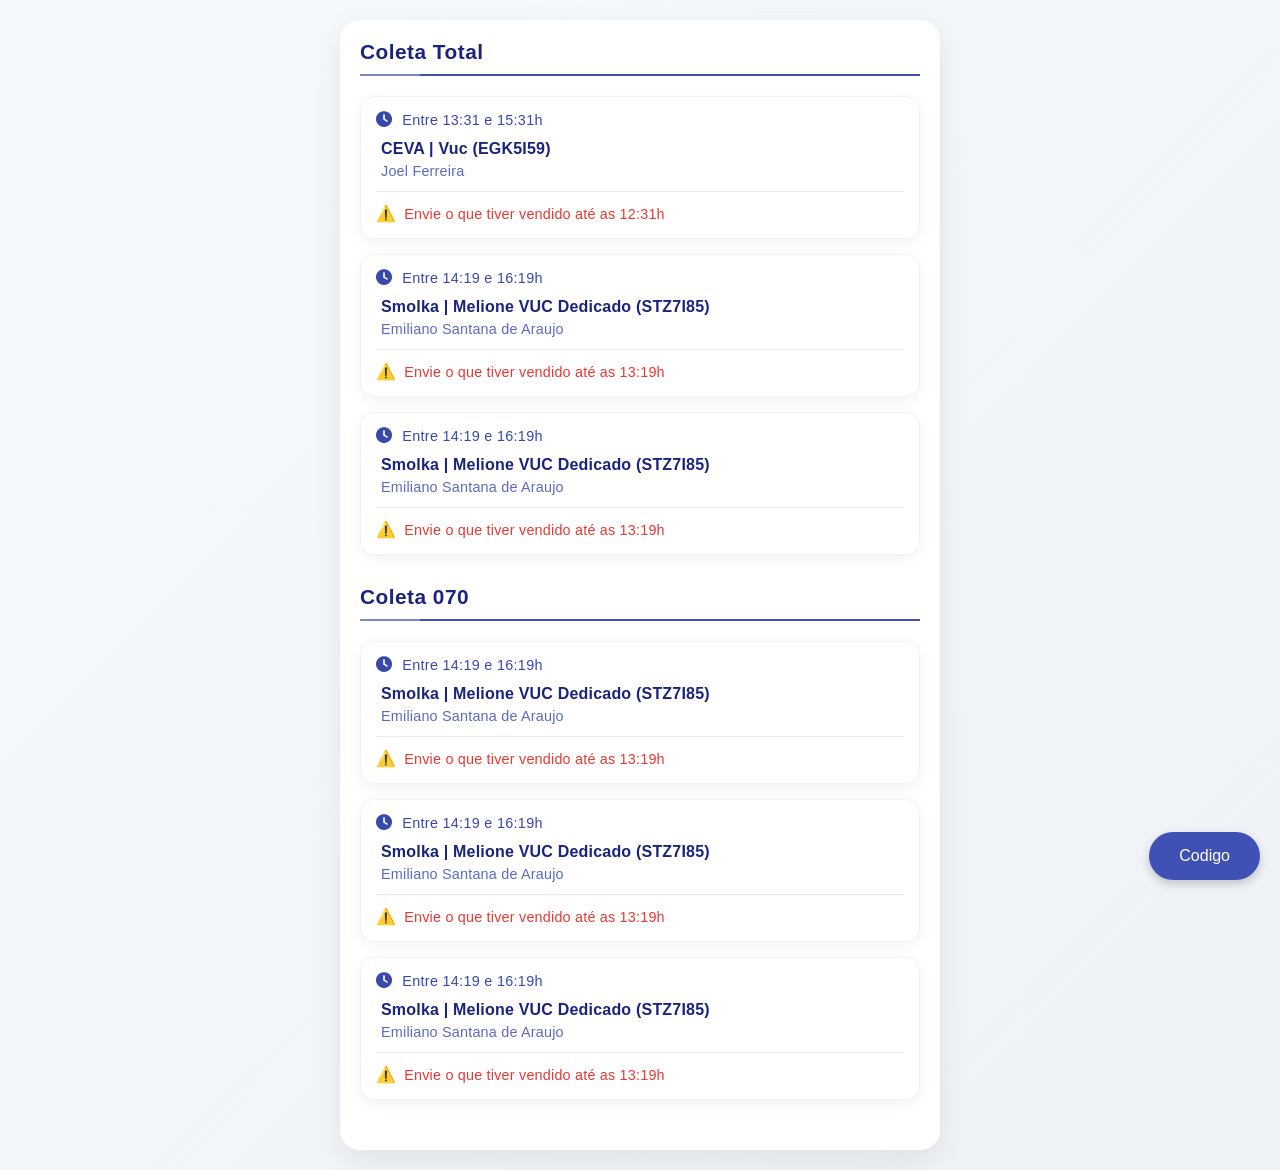
==== index02.html @ 882a96a7 "Add files via upload" ====
<!DOCTYPE html>
<html lang="pt-br">
<head>
    <meta charset="UTF-8">
    <meta name="viewport" content="width=device-width, initial-scale=1.0">
    <title>Coleta</title>
    <!-- 预加载 index.html -->
    <link rel="prefetch" href="index.html">
    <link rel="stylesheet" href="https://cdn.jsdelivr.net/npm/swiper@8/swiper-bundle.min.css">
    <link rel="stylesheet" href="https://cdnjs.cloudflare.com/ajax/libs/font-awesome/6.4.0/css/all.min.css">
    <link rel="stylesheet" href="styles.css">
    <style>
        /* 基础样式 */
        body {
            font-family: Arial, sans-serif;
            margin: 0;
            padding: 0;
            background: linear-gradient(135deg, #f6f9fc 0%, #eef2f7 100%);
            min-height: 100vh;
        }

        /* 容器样式 */
        .container {
            max-width: 600px;
            width: 90%;
            margin: 20px auto;
            background: rgba(255, 255, 255, 0.95);
            border-radius: 20px;
            box-shadow: 0 10px 30px rgba(0, 0, 0, 0.08);
            backdrop-filter: blur(10px);
            padding: 20px;
            box-sizing: border-box;
        }

        /* 导航按钮样式 */
        .nav-button {
            position: fixed;
            bottom: 20px;
            right: 20px;
            padding: 15px 30px;
            background: #3f51b5;
            color: white;
            border: none;
            border-radius: 25px;
            font-size: 16px;
            cursor: pointer;
            box-shadow: 0 4px 10px rgba(0,0,0,0.2);
            transition: all 0.2s ease;
            z-index: 1000;
            text-decoration: none;
            display: inline-block;
            text-align: center;
            -webkit-tap-highlight-color: transparent; /* 移除移动端点击高亮 */
        }

        .nav-button:active {
            transform: scale(0.95);
            background: #303f9f;
        }

        /* 添加加载动画 */
        .nav-button.loading {
            position: relative;
            pointer-events: none;
            opacity: 0.8;
        }

        .nav-button.loading::after {
            content: '';
            position: absolute;
            width: 16px;
            height: 16px;
            top: 50%;
            right: 10px;
            transform: translateY(-50%);
            border: 2px solid #fff;
            border-radius: 50%;
            border-right-color: transparent;
            animation: rotate 0.5s linear infinite;
        }

        @keyframes rotate {
            from { transform: translateY(-50%) rotate(0deg); }
            to { transform: translateY(-50%) rotate(360deg); }
        }

        /* 数据卡片样式 */
        .data-section {
            margin-bottom: 30px;
        }

        h2 {
            color: #1a237e;
            margin-bottom: 20px;
            padding-bottom: 10px;
            border-bottom: 2px solid #3f51b5;
            font-size: 1.3em;
            letter-spacing: 0.5px;
        }

        .data-card {
            background: white;
            border-radius: 15px;
            padding: 15px;
            margin-bottom: 15px;
            box-shadow: 0 4px 15px rgba(0, 0, 0, 0.05);
            transition: transform 0.3s ease, box-shadow 0.3s ease;
        }

        .data-card:hover {
            transform: translateY(-2px);
            box-shadow: 0 8px 25px rgba(0, 0, 0, 0.1);
        }

        .time-info {
            color: #3949ab;
            margin-bottom: 12px;
            display: flex;
            align-items: center;
            gap: 10px;
            font-size: 0.9em;
        }

        .time-info i {
            color: #3949ab;
        }

        .transport-info {
            margin: 10px 0;
        }

        .company {
            font-weight: bold;
            color: #1a237e;
            margin-bottom: 5px;
            font-size: 1em;
        }

        .driver {
            color: #5c6bc0;
            font-size: 0.9em;
        }

        .notice {
            margin-top: 12px;
            padding-top: 12px;
            border-top: 1px solid rgba(0, 0, 0, 0.08);
            color: #e53935;
            font-size: 0.9em;
        }

        /* 移动端适配 */
        @media (max-width: 480px) {
            .container {
                width: 95%;
                margin: 10px auto;
                padding: 15px;
            }

            .data-card {
                padding: 12px;
            }

            h2 {
                font-size: 1.2em;
                margin-bottom: 15px;
            }

            .nav-button {
                padding: 12px 25px;
                font-size: 14px;
                bottom: 15px;
                right: 15px;
                /* 添加硬件加速 */
                transform: translateZ(0);
                -webkit-transform: translateZ(0);
            }

            .time-info, .driver, .notice {
                font-size: 0.85em;
            }

            .company {
                font-size: 0.95em;
            }
        }

        /* 深色模式支持 */
        @media (prefers-color-scheme: dark) {
            body {
                background: linear-gradient(135deg, #1a1a1a 0%, #2c2c2c 100%);
            }

            .container {
                background: rgba(30, 30, 30, 0.95);
            }

            .data-card {
                background: #2d2d2d;
            }

            h2, .company {
                color: #c5cae9;
            }

            .driver {
                color: #9fa8da;
            }

            .time-info, .time-info i {
                color: #7986cb;
            }

            .notice {
                border-top-color: rgba(255, 255, 255, 0.08);
            }

            .nav-button {
                background: #5c6bc0;
            }
            
            .nav-button:hover {
                background: #3f51b5;
            }
        }
    </style>
</head>
<body>
    <!-- 修改导航按钮 -->
    <a href="index.html" class="nav-button" id="navButton" onclick="handleNavigation(event)">
        Codigo
    </a>

    <div class="container" id="container">
        <!-- 数据将通过 JavaScript 动态加载 -->
    </div>

    <script>
        // 添加导航处理函数
        function handleNavigation(event) {
            event.preventDefault();
            const button = document.getElementById('navButton');
            button.classList.add('loading');
            
            // 使用 requestAnimationFrame 确保动画效果显示
            requestAnimationFrame(() => {
                setTimeout(() => {
                    window.location.href = 'index.html';
                }, 100);
            });
        }

        // 原有的数据加载函数
        async function loadData() {
            try {
                const response = await fetch('data01.txt');
                const text = await response.text();
                const lines = text.trim().split('\n');
                
                const dataGroups = {};
                
                for (let i = 0; i < lines.length; i += 4) {
                    if (i + 3 >= lines.length) break;
                    
                    const type = lines[i].split('\t')[0];
                    const time = lines[i].split('\t')[1];
                    const company = lines[i + 1].split('\t')[1];
                    const driver = lines[i + 2].split('\t')[1];
                    const notice = lines[i + 3].split('\t')[1];
                    
                    if (!dataGroups[type]) {
                        dataGroups[type] = [];
                    }
                    
                    dataGroups[type].push({
                        time,
                        company,
                        driver,
                        notice
                    });
                }
                
                const container = document.getElementById('container');
                container.innerHTML = '';
                
                for (const [type, items] of Object.entries(dataGroups)) {
                    const section = document.createElement('section');
                    section.className = 'data-section';
                    
                    section.innerHTML = `
                        <h2>${type}</h2>
                        ${items.map(item => `
                            <div class="data-card">
                                <div class="time-info">
                                    <i class="fas fa-clock"></i>
                                    <span>${item.time}</span>
                                </div>
                                <div class="transport-info">
                                    <p class="company">${item.company}</p>
                                    <p class="driver">${item.driver}</p>
                                </div>
                                <div class="notice">
                                    <p>${item.notice}</p>
                                </div>
                            </div>
                        `).join('')}
                    `;
                    
                    container.appendChild(section);
                }
            } catch (error) {
                console.error('Error loading data:', error);
                document.getElementById('container').innerHTML = '<p>Error loading data. Please try again later.</p>';
            }
        }

        // 页面加载完成后预加载 index.html
        window.addEventListener('load', () => {
            const link = document.createElement('link');
            link.rel = 'prefetch';
            link.href = 'index.html';
            document.head.appendChild(link);
        });

        // 加载数据并定期刷新
        loadData();
        setInterval(loadData, 5000);
    </script>
</body>
</html>
---- styles.css ----
* {
    margin: 0;
    padding: 0;
    box-sizing: border-box;
}

body {
    font-family: 'Helvetica Neue', Arial, sans-serif;
    background: linear-gradient(135deg, #f6f9fc 0%, #eef2f7 100%);
    color: #333;
    min-height: 100vh;
    display: flex;
    justify-content: center;
    align-items: center;
}

.container {
    max-width: 600px;
    width: 90%;
    margin: 20px auto;
    padding: 30px;
    background: rgba(255, 255, 255, 0.95);
    border-radius: 20px;
    box-shadow: 0 10px 30px rgba(0, 0, 0, 0.08);
    backdrop-filter: blur(10px);
}

.data-section {
    margin-bottom: 40px;
}

h2 {
    color: #1a237e;
    margin-bottom: 25px;
    padding-bottom: 15px;
    border-bottom: 2px solid #3f51b5;
    font-size: 1.5em;
    letter-spacing: 0.5px;
    position: relative;
}

h2::after {
    content: '';
    position: absolute;
    bottom: -2px;
    left: 0;
    width: 60px;
    height: 2px;
    background: #7986cb;
}

.data-card {
    background: white;
    border-radius: 15px;
    padding: 20px;
    margin-bottom: 20px;
    box-shadow: 0 4px 15px rgba(0, 0, 0, 0.05);
    transition: transform 0.3s ease, box-shadow 0.3s ease;
    border: 1px solid rgba(0, 0, 0, 0.05);
}

.data-card:hover {
    transform: translateY(-2px);
    box-shadow: 0 8px 25px rgba(0, 0, 0, 0.1);
}

.time-info {
    color: #3949ab;
    margin-bottom: 15px;
    display: flex;
    align-items: center;
    gap: 12px;
    font-size: 0.95em;
    letter-spacing: 0.3px;
}

.time-info i {
    color: #5c6bc0;
    font-size: 1.1em;
}

.transport-info {
    margin: 15px 0;
    padding: 0 5px;
}

.company {
    font-weight: 600;
    color: #1a237e;
    margin-bottom: 8px;
    font-size: 1.1em;
    letter-spacing: 0.2px;
}

.driver {
    color: #5c6bc0;
    font-size: 0.95em;
    letter-spacing: 0.2px;
}

.notice {
    margin-top: 15px;
    padding-top: 15px;
    border-top: 1px solid rgba(0, 0, 0, 0.08);
    color: #e53935;
    font-size: 0.9em;
    letter-spacing: 0.2px;
    display: flex;
    align-items: center;
    gap: 8px;
}

.notice::before {
    content: '⚠️';
    font-size: 1.1em;
}

@media (max-width: 480px) {
    .container {
        width: 95%;
        padding: 20px;
        margin: 10px auto;
    }
    
    .data-card {
        padding: 15px;
    }
    
    h2 {
        font-size: 1.3em;
    }
    
    .company {
        font-size: 1em;
    }
}

/* 添加深色模式支持 */
@media (prefers-color-scheme: dark) {
    body {
        background: linear-gradient(135deg, #1a1a1a 0%, #2c2c2c 100%);
    }
    
    .container {
        background: rgba(30, 30, 30, 0.95);
    }
    
    .data-card {
        background: #2d2d2d;
        border-color: rgba(255, 255, 255, 0.05);
    }
    
    h2, .company {
        color: #c5cae9;
    }
    
    .driver {
        color: #9fa8da;
    }
    
    .time-info {
        color: #7986cb;
    }
    
    .notice {
        border-top-color: rgba(255, 255, 255, 0.08);
        color: #ef5350;
    }
}
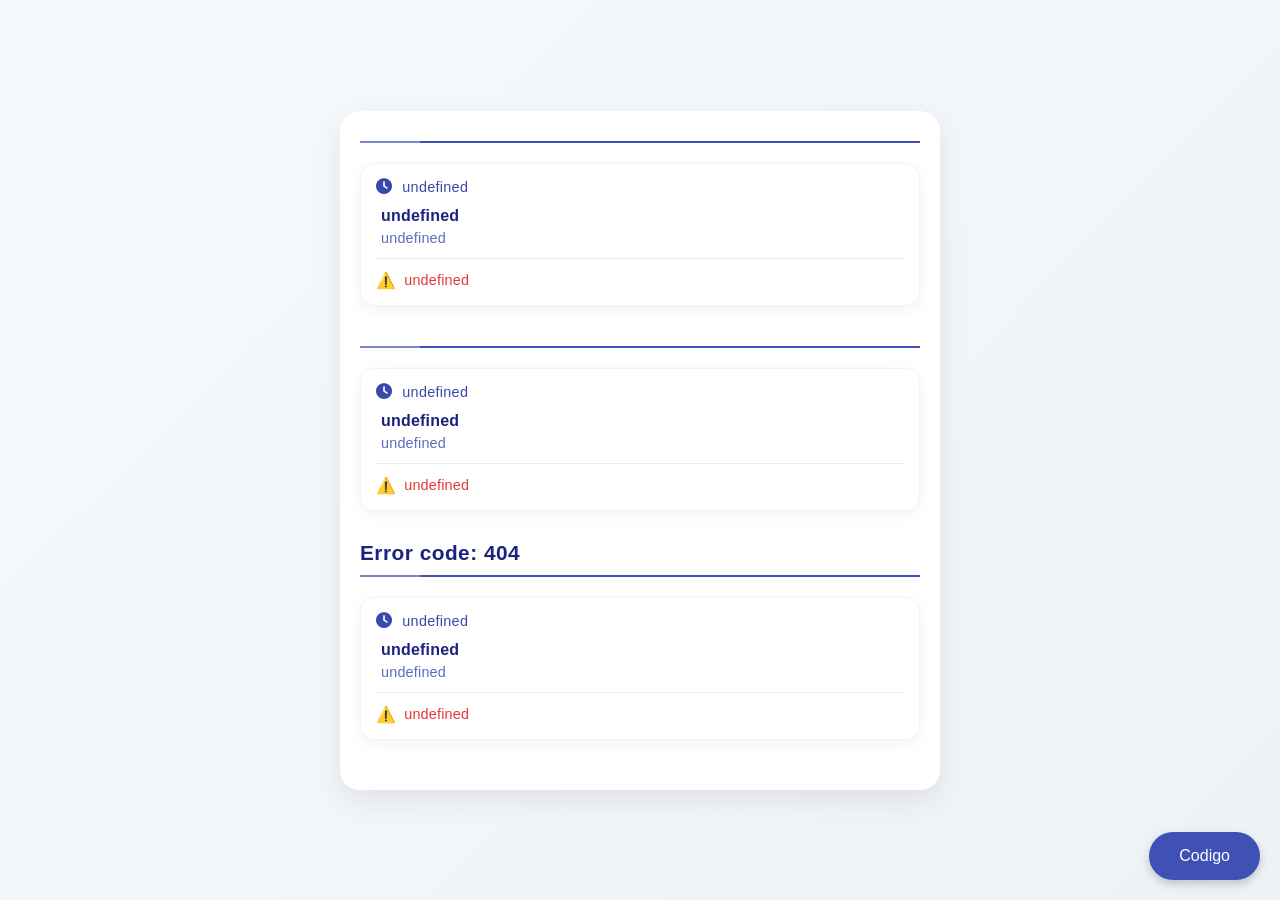
==== commit dd3c7c5f: "Add files via upload" ====
--- a/index02.html
+++ b/index02.html
@@ -5,7 +5,7 @@
     <meta name="viewport" content="width=device-width, initial-scale=1.0">
     <title>Coleta</title>
     <!-- 预加载 index.html -->
-    <link rel="prefetch" href="index.html">
+    <link rel="prefetch" href="/SKU/index.html">
     <link rel="stylesheet" href="https://cdn.jsdelivr.net/npm/swiper@8/swiper-bundle.min.css">
     <link rel="stylesheet" href="https://cdnjs.cloudflare.com/ajax/libs/font-awesome/6.4.0/css/all.min.css">
     <link rel="stylesheet" href="styles.css">
@@ -227,7 +227,7 @@
 </head>
 <body>
     <!-- 修改导航按钮 -->
-    <a href="index.html" class="nav-button" id="navButton" onclick="handleNavigation(event)">
+    <a href="/SKU/index.html" class="nav-button" id="navButton" onclick="handleNavigation(event)">
         Codigo
     </a>
 
@@ -245,7 +245,7 @@
             // 使用 requestAnimationFrame 确保动画效果显示
             requestAnimationFrame(() => {
                 setTimeout(() => {
-                    window.location.href = 'index.html';
+                    window.location.href = '/SKU/index.html';
                 }, 100);
             });
         }
@@ -253,7 +253,7 @@
         // 原有的数据加载函数
         async function loadData() {
             try {
-                const response = await fetch('data01.txt');
+                const response = await fetch('/SKU/data01.txt');
                 const text = await response.text();
                 const lines = text.trim().split('\n');
                 
@@ -318,7 +318,7 @@
         window.addEventListener('load', () => {
             const link = document.createElement('link');
             link.rel = 'prefetch';
-            link.href = 'index.html';
+            link.href = '/SKU/index.html';
             document.head.appendChild(link);
         });
 
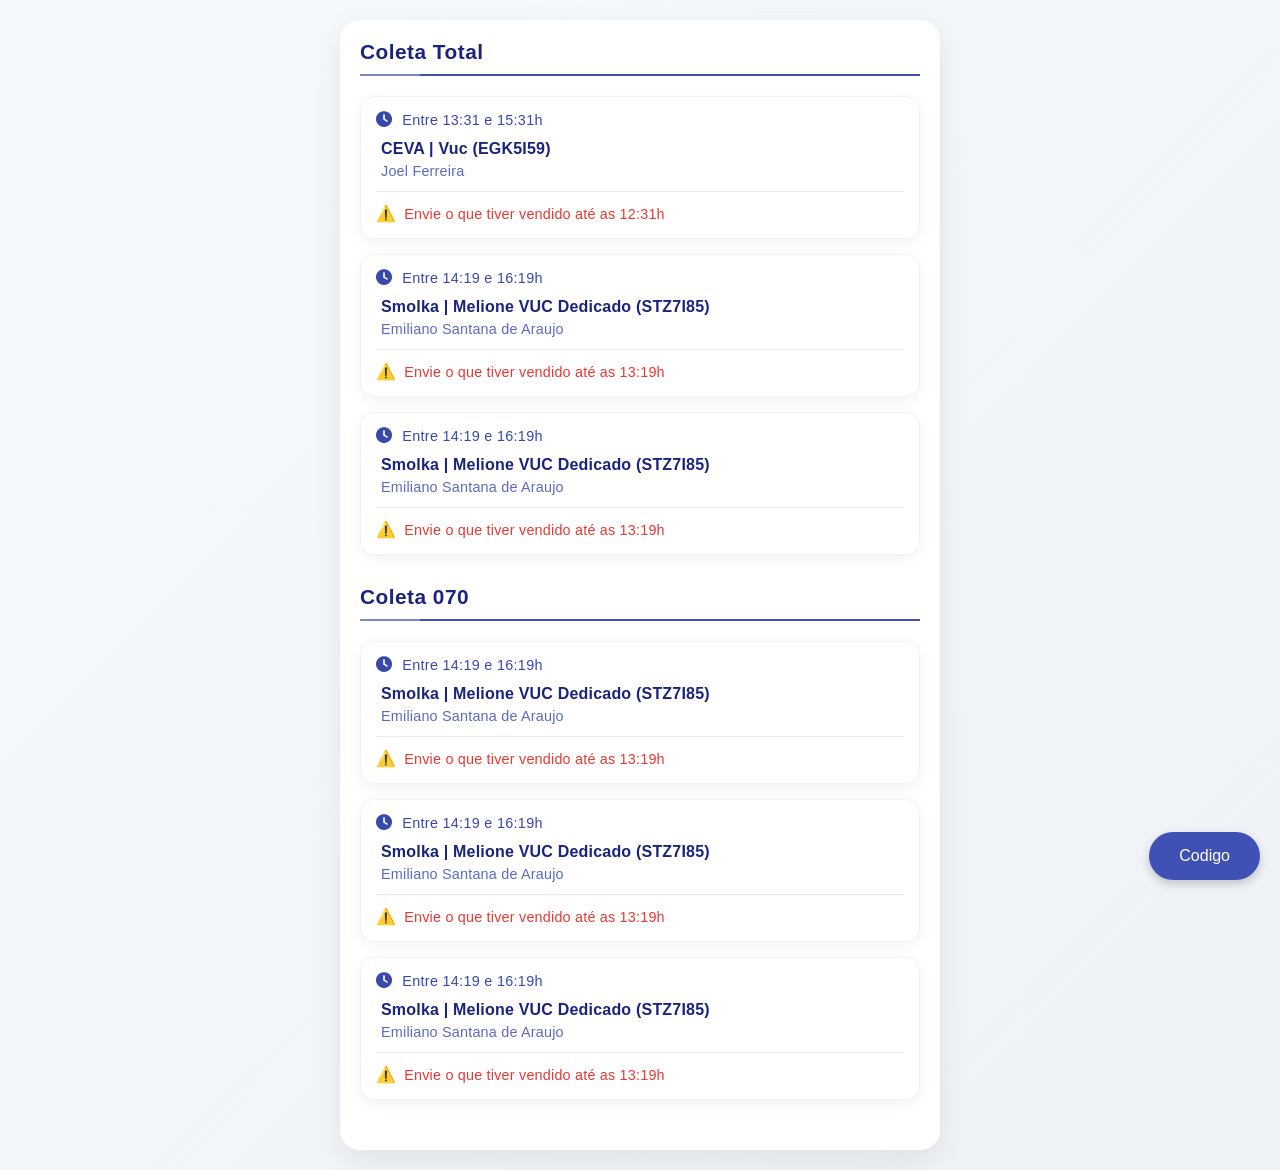
==== commit 3af896c6: "Add files via upload" ====
--- a/index02.html
+++ b/index02.html
@@ -4,8 +4,6 @@
     <meta charset="UTF-8">
     <meta name="viewport" content="width=device-width, initial-scale=1.0">
     <title>Coleta</title>
-    <!-- 预加载 index.html -->
-    <link rel="prefetch" href="/SKU/index.html">
     <link rel="stylesheet" href="https://cdn.jsdelivr.net/npm/swiper@8/swiper-bundle.min.css">
     <link rel="stylesheet" href="https://cdnjs.cloudflare.com/ajax/libs/font-awesome/6.4.0/css/all.min.css">
     <link rel="stylesheet" href="styles.css">
@@ -45,43 +43,21 @@
             font-size: 16px;
             cursor: pointer;
             box-shadow: 0 4px 10px rgba(0,0,0,0.2);
-            transition: all 0.2s ease;
+            transition: all 0.3s ease;
             z-index: 1000;
             text-decoration: none;
             display: inline-block;
             text-align: center;
-            -webkit-tap-highlight-color: transparent; /* 移除移动端点击高亮 */
+        }
+
+        .nav-button:hover {
+            background: #303f9f;
+            transform: translateY(-2px);
+            box-shadow: 0 6px 15px rgba(0,0,0,0.3);
         }
 
         .nav-button:active {
-            transform: scale(0.95);
-            background: #303f9f;
-        }
-
-        /* 添加加载动画 */
-        .nav-button.loading {
-            position: relative;
-            pointer-events: none;
-            opacity: 0.8;
-        }
-
-        .nav-button.loading::after {
-            content: '';
-            position: absolute;
-            width: 16px;
-            height: 16px;
-            top: 50%;
-            right: 10px;
-            transform: translateY(-50%);
-            border: 2px solid #fff;
-            border-radius: 50%;
-            border-right-color: transparent;
-            animation: rotate 0.5s linear infinite;
-        }
-
-        @keyframes rotate {
-            from { transform: translateY(-50%) rotate(0deg); }
-            to { transform: translateY(-50%) rotate(360deg); }
+            transform: translateY(0);
         }
 
         /* 数据卡片样式 */
@@ -171,9 +147,6 @@
                 font-size: 14px;
                 bottom: 15px;
                 right: 15px;
-                /* 添加硬件加速 */
-                transform: translateZ(0);
-                -webkit-transform: translateZ(0);
             }
 
             .time-info, .driver, .notice {
@@ -226,8 +199,8 @@
     </style>
 </head>
 <body>
-    <!-- 修改导航按钮 -->
-    <a href="/SKU/index.html" class="nav-button" id="navButton" onclick="handleNavigation(event)">
+    <!-- 导航按钮 -->
+    <a href="./index.html" class="nav-button" style="text-decoration: none; display: inline-block; text-align: center;">
         Codigo
     </a>
 
@@ -236,24 +209,9 @@
     </div>
 
     <script>
-        // 添加导航处理函数
-        function handleNavigation(event) {
-            event.preventDefault();
-            const button = document.getElementById('navButton');
-            button.classList.add('loading');
-            
-            // 使用 requestAnimationFrame 确保动画效果显示
-            requestAnimationFrame(() => {
-                setTimeout(() => {
-                    window.location.href = '/SKU/index.html';
-                }, 100);
-            });
-        }
-
-        // 原有的数据加载函数
         async function loadData() {
             try {
-                const response = await fetch('/SKU/data01.txt');
+                const response = await fetch('data01.txt');
                 const text = await response.text();
                 const lines = text.trim().split('\n');
                 
@@ -314,14 +272,6 @@
             }
         }
 
-        // 页面加载完成后预加载 index.html
-        window.addEventListener('load', () => {
-            const link = document.createElement('link');
-            link.rel = 'prefetch';
-            link.href = '/SKU/index.html';
-            document.head.appendChild(link);
-        });
-
         // 加载数据并定期刷新
         loadData();
         setInterval(loadData, 5000);
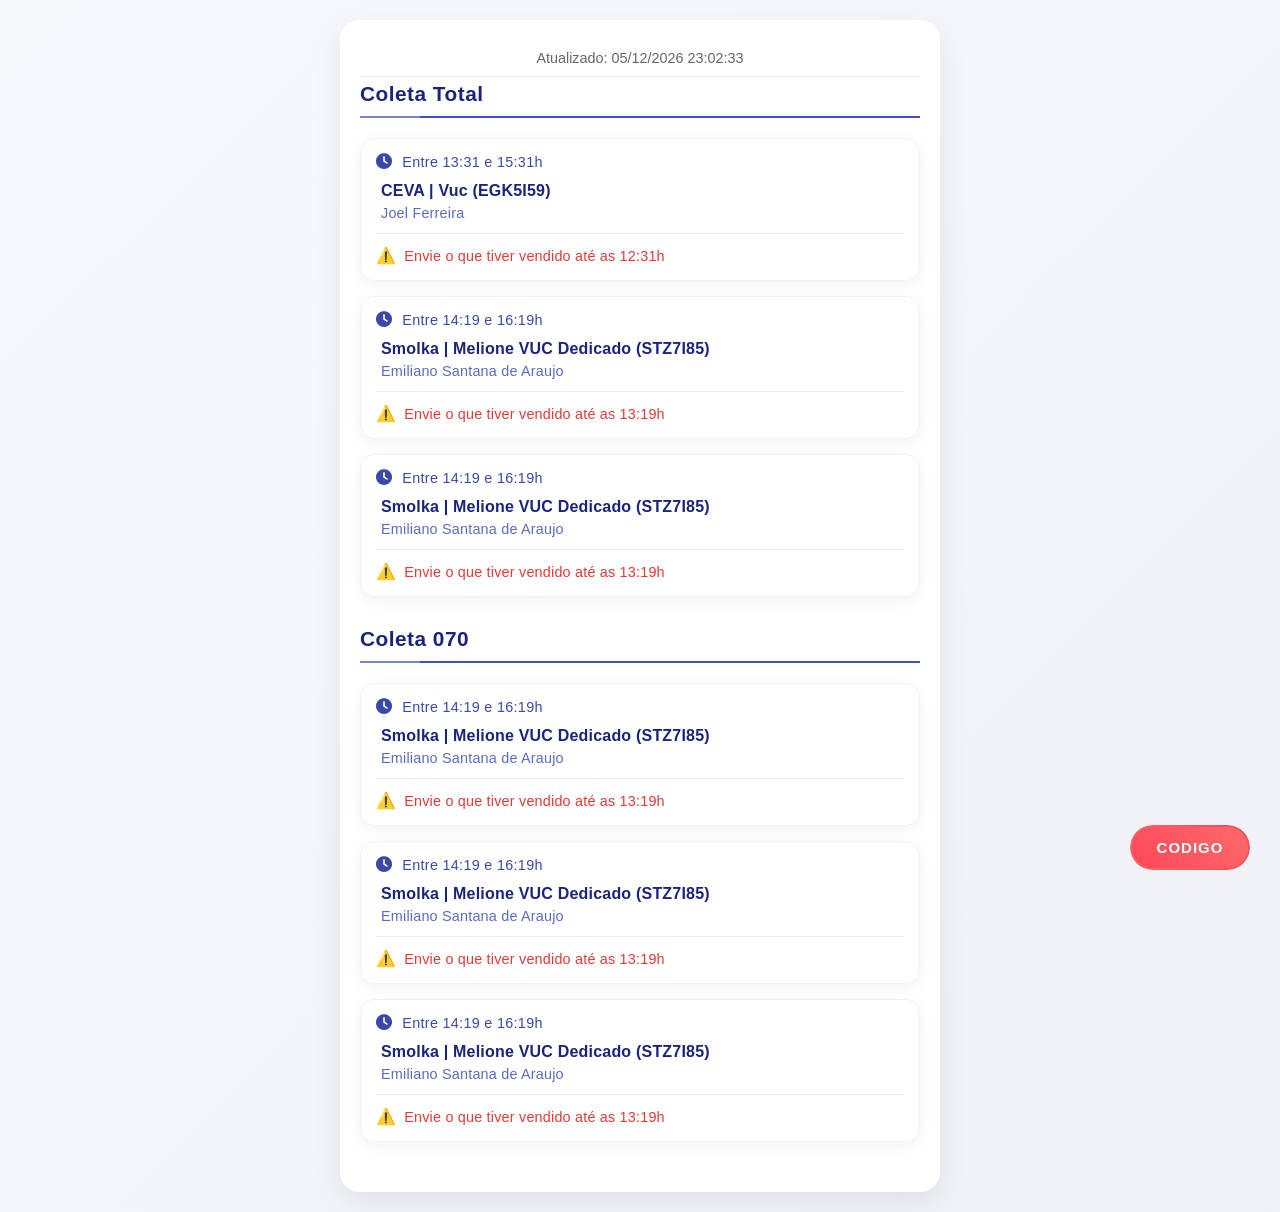
==== commit 5818787c: "Add files via upload" ====
--- a/index02.html
+++ b/index02.html
@@ -9,6 +9,22 @@
     <link rel="stylesheet" href="styles.css">
     <style>
         /* 基础样式 */
+        .update-time {
+            text-align: center;
+            padding: 10px;
+            color: #666;
+            font-size: 0.9em;
+            margin-bottom: 5px;
+            border-bottom: 1px solid rgba(0, 0, 0, 0.08);
+        }
+
+        @media (prefers-color-scheme: dark) {
+            .update-time {
+                color: #aaa;
+                border-bottom-color: rgba(255, 255, 255, 0.08);
+            }
+        }
+
         body {
             font-family: Arial, sans-serif;
             margin: 0;
@@ -30,34 +46,111 @@
             box-sizing: border-box;
         }
 
-        /* 导航按钮样式 */
+        /* 新的导航按钮样式 */
         .nav-button {
             position: fixed;
-            bottom: 20px;
-            right: 20px;
-            padding: 15px 30px;
-            background: #3f51b5;
-            color: white;
+            bottom: 30px;
+            right: 30px;
+            padding: 0;
+            width: 120px;
+            height: 45px;
             border: none;
-            border-radius: 25px;
-            font-size: 16px;
+            border-radius: 50px;
             cursor: pointer;
-            box-shadow: 0 4px 10px rgba(0,0,0,0.2);
-            transition: all 0.3s ease;
+            overflow: hidden;
+            transform-style: preserve-3d;
+            transition: all 0.5s cubic-bezier(0.23, 1, 0.32, 1);
             z-index: 1000;
             text-decoration: none;
-            display: inline-block;
-            text-align: center;
+        }
+
+        .nav-button::before {
+            content: '';
+            position: absolute;
+            top: 0;
+            left: 0;
+            width: 100%;
+            height: 100%;
+            background: linear-gradient(45deg, #ff6b6b, #ff4757);
+            border-radius: 50px;
+            transition: all 0.5s cubic-bezier(0.23, 1, 0.32, 1);
+            z-index: -1;
+        }
+
+        .nav-button::after {
+            content: '';
+            position: absolute;
+            top: 2px;
+            left: 2px;
+            right: 2px;
+            bottom: 2px;
+            background: linear-gradient(45deg, #ff4757, #ff6b6b);
+            border-radius: 48px;
+            box-shadow: 0 5px 15px rgba(255, 71, 87, 0.3);
+            z-index: -1;
+            transition: all 0.5s cubic-bezier(0.23, 1, 0.32, 1);
+        }
+
+        .nav-button span {
+            display: flex;
+            align-items: center;
+            justify-content: center;
+            height: 100%;
+            padding: 0 20px;
+            color: #ffffff;
+            font-size: 15px;
+            font-weight: 600;
+            letter-spacing: 1px;
+            text-transform: uppercase;
+            transform: translateZ(20px);
+            transition: all 0.5s cubic-bezier(0.23, 1, 0.32, 1);
         }
 
         .nav-button:hover {
-            background: #303f9f;
-            transform: translateY(-2px);
-            box-shadow: 0 6px 15px rgba(0,0,0,0.3);
+            transform: perspective(200px) translateZ(10px) translateY(-2px);
+        }
+
+        .nav-button:hover::before {
+            transform: perspective(200px) translateZ(-10px);
+            filter: blur(20px);
+            opacity: 0.6;
+        }
+
+        .nav-button:hover::after {
+            background: linear-gradient(45deg, #ff6b6b, #ff4757);
+            box-shadow: 0 8px 25px rgba(255, 71, 87, 0.4);
+        }
+
+        .nav-button:hover span {
+            letter-spacing: 2px;
         }
 
         .nav-button:active {
-            transform: translateY(0);
+            transform: perspective(200px) translateZ(0) translateY(0);
+        }
+
+        @media (prefers-color-scheme: dark) {
+            .nav-button::before {
+                background: linear-gradient(45deg, #00c6ff, #0072ff);
+            }
+            
+            .nav-button::after {
+                background: linear-gradient(45deg, #0072ff, #00c6ff);
+            }
+        }
+
+        @media (max-width: 480px) {
+            .nav-button {
+                bottom: 20px;
+                right: 20px;
+                width: 100px;
+                height: 40px;
+            }
+
+            .nav-button span {
+                font-size: 13px;
+                padding: 0 15px;
+            }
         }
 
         /* 数据卡片样式 */
@@ -147,6 +240,17 @@
                 font-size: 14px;
                 bottom: 15px;
                 right: 15px;
+                letter-spacing: 0.5px;
+            }
+
+            .nav-button:hover {
+                letter-spacing: 0.8px;
+            }
+
+            .nav-button::before {
+                width: 16px;
+                height: 16px;
+                margin-right: 6px;
             }
 
             .time-info, .driver, .notice {
@@ -189,29 +293,40 @@
             }
 
             .nav-button {
-                background: #5c6bc0;
+                background: linear-gradient(135deg, #7986cb 0%, #3f51b5 100%);
+                border: 1px solid rgba(255, 255, 255, 0.15);
             }
             
             .nav-button:hover {
-                background: #3f51b5;
+                background: linear-gradient(135deg, #3f51b5 0%, #7986cb 100%);
             }
         }
     </style>
 </head>
 <body>
     <!-- 导航按钮 -->
-    <a href="./index.html" class="nav-button" style="text-decoration: none; display: inline-block; text-align: center;">
-        Codigo
+    <a href="./" class="nav-button">
+        <span>Codigo</span>
     </a>
 
     <div class="container" id="container">
+        <div class="update-time" id="updateTime">
+            Atualizado: Carregando...
+        </div>
         <!-- 数据将通过 JavaScript 动态加载 -->
     </div>
 
     <script>
+        // 格式化日期时间
+        function formatDateTime(date) {
+            const pad = num => String(num).padStart(2, '0');
+            return `${pad(date.getDate())}/${pad(date.getMonth() + 1)}/${date.getFullYear()} ${pad(date.getHours())}:${pad(date.getMinutes())}:${pad(date.getSeconds())}`;
+        }
+
         async function loadData() {
             try {
                 const response = await fetch('data01.txt');
+                const lastModified = new Date(response.headers.get('last-modified') || new Date());
                 const text = await response.text();
                 const lines = text.trim().split('\n');
                 
@@ -239,13 +354,15 @@
                 }
                 
                 const container = document.getElementById('container');
-                container.innerHTML = '';
+                let newHtml = `
+                    <div class="update-time" id="updateTime">
+                        Atualizado: ${formatDateTime(lastModified)}
+                    </div>
+                `;
                 
                 for (const [type, items] of Object.entries(dataGroups)) {
-                    const section = document.createElement('section');
-                    section.className = 'data-section';
-                    
-                    section.innerHTML = `
+                    newHtml += `
+                    <section class="data-section">
                         <h2>${type}</h2>
                         ${items.map(item => `
                             <div class="data-card">
@@ -262,13 +379,20 @@
                                 </div>
                             </div>
                         `).join('')}
+                    </section>
                     `;
-                    
-                    container.appendChild(section);
                 }
+                container.innerHTML = newHtml;
             } catch (error) {
                 console.error('Error loading data:', error);
-                document.getElementById('container').innerHTML = '<p>Error loading data. Please try again later.</p>';
+                document.getElementById('container').innerHTML = `
+                    <div class="update-time" id="updateTime">
+                        Atualizado: ${formatDateTime(new Date())}
+                    </div>
+                    <p style="text-align: center; color: #e53935; margin-top: 20px;">
+                        Error loading data. Please try again later.
+                    </p>
+                `;
             }
         }
 
